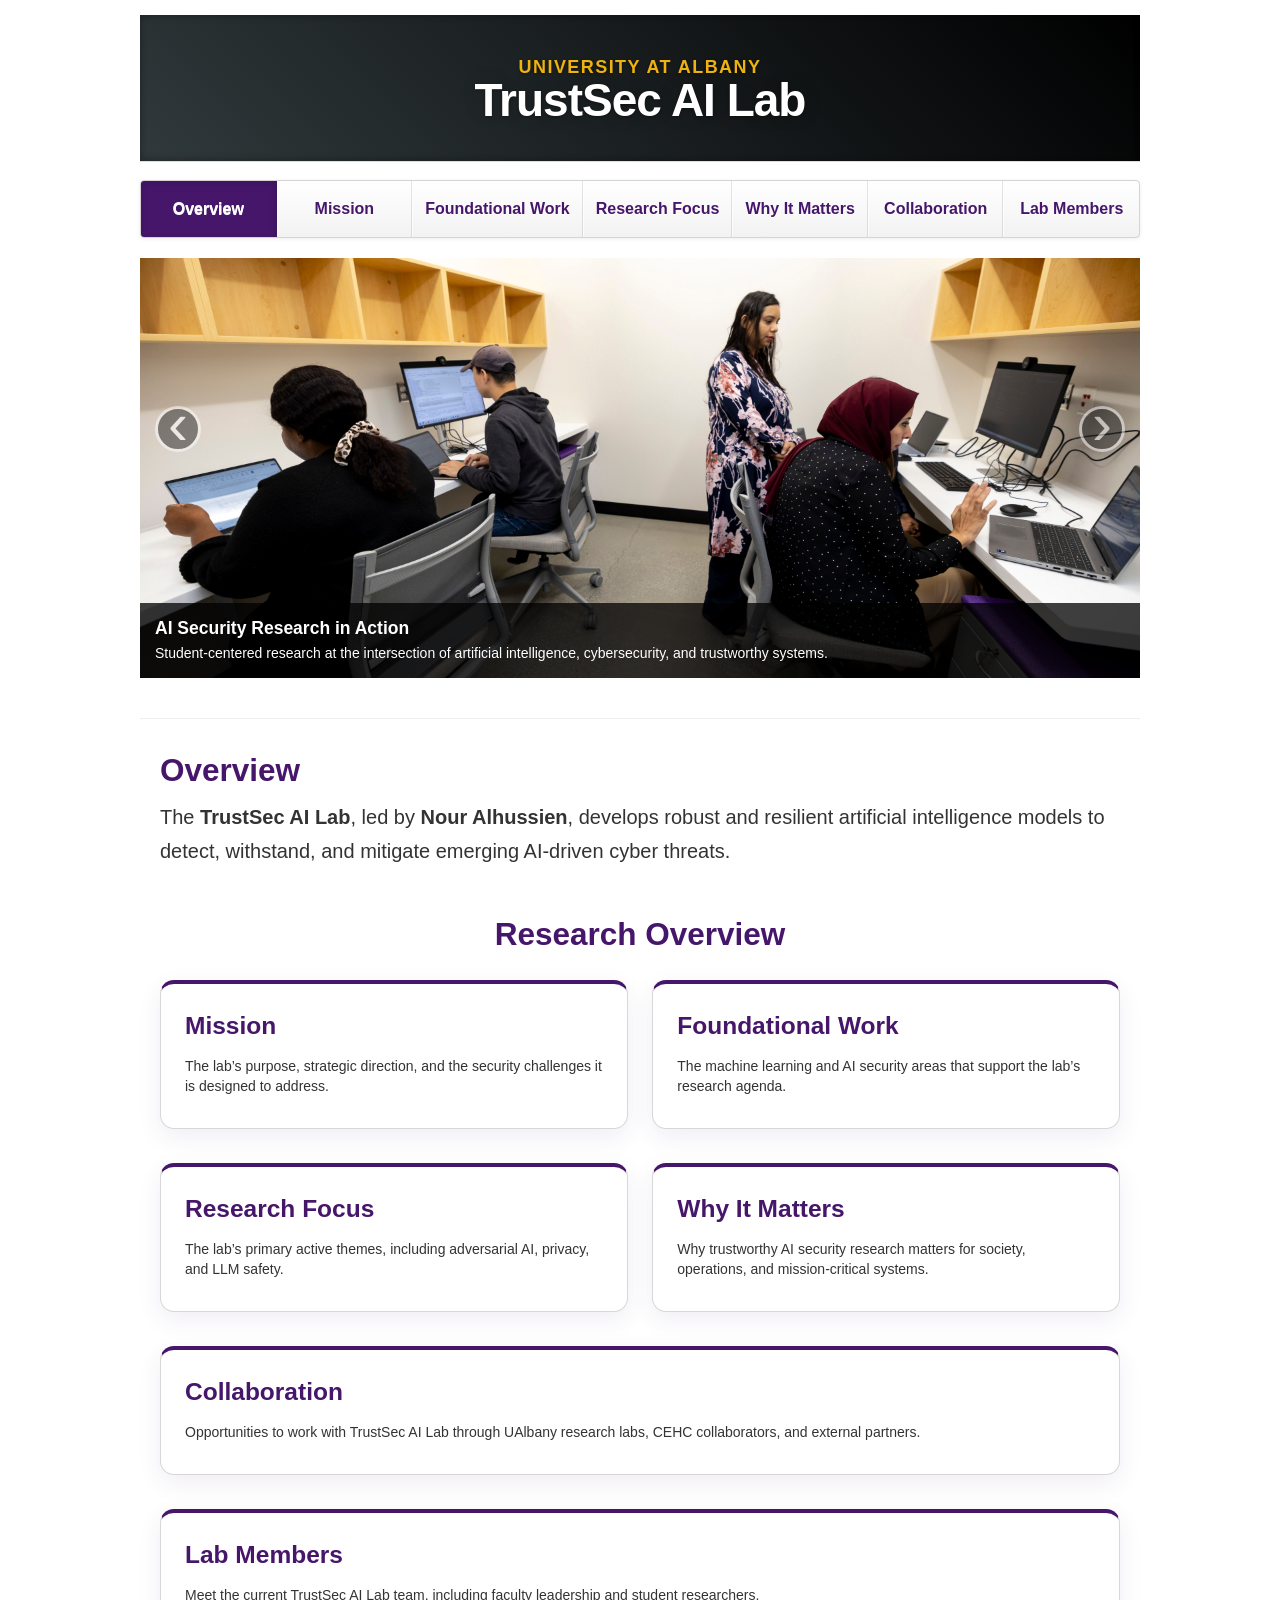
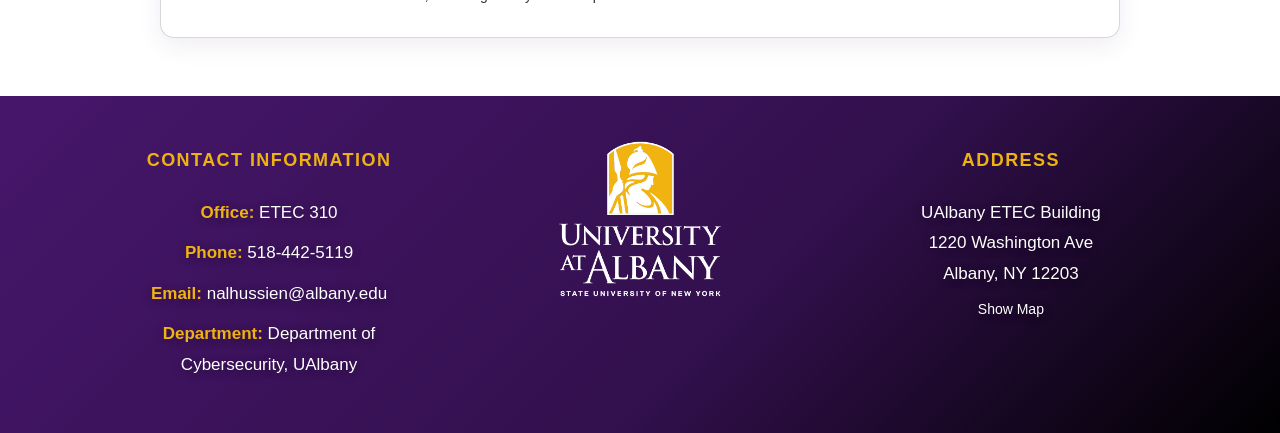
==== index.html @ fa2006a7 "Initial TrustSec AI Lab site" ====
<!DOCTYPE html>
<html lang="en">
   <head>
      <meta charset="utf-8">
      <title>TrustSec AI Lab - Overview</title>
      <meta name="viewport" content="width=device-width, initial-scale=1.0">
      <meta name="description" content="TrustSec AI Lab overview page featuring mission, research direction, and AI security lab highlights.">
      <meta name="author" content="TrustSec AI Lab">
      <link rel="icon" type="image/png" href="images/favicon-mw.png">
      <link href="css/bootstrap.min.css" rel="stylesheet">
      <link href="css/bootstrap-responsive.min.css" rel="stylesheet">
      <link href="css/theme.css" rel="stylesheet">
   </head>
   <body>
      <div class="container">
         <header class="jumbotron subhead trustsec-hero" id="overview">
            <p class="lead">University at Albany</p>
            <h1>TrustSec AI Lab</h1>
         </header>
         <div class="masthead">
            <div class="navbar">
               <div class="navbar-inner">
                  <div class="container">
                     <ul class="nav">
                        <li class="active"><a href="index.html">Overview</a></li>
                        <li><a href="mission.html">Mission</a></li>
                        <li><a href="foundational-work.html">Foundational Work</a></li>
                        <li><a href="research-focus.html">Research Focus</a></li>
                        <li><a href="why-it-matters.html">Why It Matters</a></li>
                        <li><a href="collaboration.html">Collaboration</a></li>
                        <li><a href="people.html">Lab Members</a></li>
                     </ul>
                  </div>
               </div>
            </div>
         </div>
         <div class="row-fluid">
            <div class="span12">
               <div id="main-carousel" class="carousel slide">
                  <div class="carousel-inner">
                     <div class="item active">
                        <img src="images/trustsec-lab-room.jpg" class="carousel-image" alt="TrustSec AI Lab workspace">
                        <div class="carousel-caption">
                           <h4>AI Security Research in Action</h4>
                           <p>Student-centered research at the intersection of artificial intelligence, cybersecurity, and trustworthy systems.</p>
                        </div>
                     </div>
                     <div class="item">
                        <img src="images/trustsec-lab-collaboration.jpg" class="carousel-image" alt="TrustSec AI Lab collaboration">
                        <div class="carousel-caption">
                           <h4>Built Around Collaboration</h4>
                           <p>TrustSec AI Lab welcomes work with UAlbany labs, CEHC collaborators, and interdisciplinary partners.</p>
                        </div>
                     </div>
                     <div class="item">
                        <img src="images/trustsec-nour.jpg" class="carousel-image portrait-slide" alt="Nour Alhussien portrait">
                        <div class="carousel-caption">
                           <h4>Led by Nour Alhussien</h4>
                           <p>Guiding research in adversarial robustness, privacy-preserving intelligence, and secure AI deployment.</p>
                        </div>
                     </div>
                  </div>
                  <a class="left carousel-control" href="#main-carousel" data-slide="prev">‹</a>
                  <a class="right carousel-control" href="#main-carousel" data-slide="next">›</a>
               </div>
            </div>
         </div>
         <hr>
         <div class="container-fluid">
            <div class="row-fluid marketing">
               <div class="span12">
                  <h2>Overview</h2>
                  <p class="lead-copy">
                     The <strong>TrustSec AI Lab</strong>, led by <strong>Nour Alhussien</strong>, develops robust and resilient artificial intelligence models to detect, withstand, and mitigate emerging AI-driven cyber threats.
                  </p>
               </div>
            </div>
            <div class="row-fluid section-band">
               <div class="span12">
                  <h2 class="centered">Research Overview</h2>
               </div>
            </div>
            <div class="row-fluid trustsec-grid">
               <div class="span6 trustsec-link-card">
                  <h3><a href="mission.html">Mission</a></h3>
                  <p>The lab’s purpose, strategic direction, and the security challenges it is designed to address.</p>
               </div>
               <div class="span6 trustsec-link-card">
                  <h3><a href="foundational-work.html">Foundational Work</a></h3>
                  <p>The machine learning and AI security areas that support the lab’s research agenda.</p>
               </div>
            </div>
            <div class="row-fluid trustsec-grid">
               <div class="span6 trustsec-link-card">
                  <h3><a href="research-focus.html">Research Focus</a></h3>
                  <p>The lab’s primary active themes, including adversarial AI, privacy, and LLM safety.</p>
               </div>
               <div class="span6 trustsec-link-card">
                  <h3><a href="why-it-matters.html">Why It Matters</a></h3>
                  <p>Why trustworthy AI security research matters for society, operations, and mission-critical systems.</p>
               </div>
            </div>
            <div class="row-fluid trustsec-grid">
               <div class="span12 trustsec-link-card">
                  <h3><a href="collaboration.html">Collaboration</a></h3>
                  <p>Opportunities to work with TrustSec AI Lab through UAlbany research labs, CEHC collaborators, and external partners.</p>
               </div>
            </div>
            <div class="row-fluid trustsec-grid">
               <div class="span12 trustsec-link-card">
                  <h3><a href="people.html">Lab Members</a></h3>
                  <p>Meet the current TrustSec AI Lab team, including faculty leadership and student researchers.</p>
               </div>
            </div>
         </div>
      </div>
      <footer id="footer">
         <div class="container-fluid">
            <div class="row-fluid">
               <div class="span5">
                  <h3>Contact Information</h3>
                  <p><b>Office: </b>ETEC 310</p>
                  <p><b>Phone: </b><a href="tel:5184425119">518-442-5119</a></p>
                  <p><b>Email: </b><a href="mailto:nalhussien@albany.edu">nalhussien@albany.edu</a></p>
                  <p><b>Department: </b>Department of Cybersecurity, UAlbany</p>
               </div>
               <div class="span2 centered footer-logo-wrap">
                  <img src="images/ualbany-footer-logo-goldwhite.png" class="footer-ualbany-logo" alt="University at Albany logo">
               </div>
               <div class="span5">
                  <h3>Address</h3>
                  <p>UAlbany ETEC Building<br>
                     1220 Washington Ave<br>
                     Albany, NY 12203
                  </p>
                  <a href="https://maps.google.com/?q=ETEC%20310%2C%20UAlbany%20ETEC%20Building%2C%201220%20Washington%20Ave%2C%20Albany%2C%20NY%2012203" target="_blank" rel="noopener noreferrer">Show Map</a>
               </div>
            </div>
         </div>
      </footer>
      <script src="js/jquery-1.9.1.min.js"></script>
      <script src="js/bootstrap.min.js"></script>
      <script>$('#main-carousel').carousel();</script>
   </body>
</html>
---- css/theme.css ----
body {
	padding-top: 15px;
	padding-bottom: 0px;
}


/* Custom container */

.container {
	margin: 0 auto;
	max-width: 1000px;
}

.container>hr {
	margin: 20px 0
}


/* Customize the navbar links to be fill the entire space of the .navbar */

.navbar .navbar-inner {
	padding: 0
}

.navbar .nav {
	margin: 0;
	display: flex;
	flex-wrap: nowrap;
	width: 100%;
}

.navbar .nav li {
	display: block;
	flex: 1 1 0;
	float: none;
}

.navbar .nav li a {
	font-size: 16px;
	font-weight: bold;
	line-height: 1.25;
	padding: 18px 12px;
	text-align: center;
	white-space: nowrap;
	border-left: 1px solid rgba(255, 255, 255, .75);
	border-right: 1px solid rgba(0, 0, 0, .1);
}

.navbar .nav li:first-child a {
	border-left: 0;
	border-radius: 3px 0 0 3px;
}

.navbar .nav li:last-child a {
	border-right: 0;
	border-radius: 0 3px 3px 0;
}

body>.navbar {
	font-size: 13px
}


/* Change the docs' brand */

body>.navbar .brand {
	padding-right: 0;
	padding-left: 0;
	margin-left: 20px;
	float: right;
	font-weight: bold;
	color: #000;
	text-shadow: 0 1px 0 rgba(255, 255, 255, .1), 0 0 30px rgba(255, 255, 255, .125);
	-webkit-transition: all .2s linear;
	-moz-transition: all .2s linear;
	transition: all .2s linear;
}

body>.navbar .brand:hover {
	text-decoration: none;
	text-shadow: 0 1px 0 rgba(255, 255, 255, .1), 0 0 30px rgba(255, 255, 255, .4);
}


/* Sidenav for Docs
         -------------------------------------------------- */

@media screen and (max-width: 768px) {
	.bs-docs-sidenav {
		display: none !important;
	}
}

.bs-docs-sidenav {
	width: 228px;
	margin: 30px 0 0;
	padding: 0;
	background-color: #fff;
	-webkit-border-radius: 6px;
	-moz-border-radius: 6px;
	border-radius: 6px;
	-webkit-box-shadow: 0 1px 4px rgba(0, 0, 0, .065);
	-moz-box-shadow: 0 1px 4px rgba(0, 0, 0, .065);
	box-shadow: 0 1px 4px rgba(0, 0, 0, .065);
}

.bs-docs-sidenav>li>a {
	display: block;
	width: 200px;
	margin: 0 0 -1px;
	padding: 8px 14px;
	border: 1px solid #e5e5e5;
}

.bs-docs-sidenav>li>a.subhead {
	display: block;
	width: 168px;
	margin: 0 0 -1px;
	padding: 8px 30px;
	border: 1px solid #e5e5e5;
	font-size: 12px;
}

.bs-docs-sidenav>li:first-child>a {
	-webkit-border-radius: 6px 6px 0 0;
	-moz-border-radius: 6px 6px 0 0;
	border-radius: 6px 6px 0 0;
}

.bs-docs-sidenav>li:last-child>a {
	-webkit-border-radius: 0 0 6px 6px;
	-moz-border-radius: 0 0 6px 6px;
	border-radius: 0 0 6px 6px;
}

.bs-docs-sidenav>.active>a {
	position: relative;
	z-index: 2;
	padding: 9px 15px;
	border: 0;
	text-shadow: 0 1px 0 rgba(0, 0, 0, .15);
	-webkit-box-shadow: inset 1px 0 0 rgba(0, 0, 0, .1), inset -1px 0 0 rgba(0, 0, 0, .1);
	-moz-box-shadow: inset 1px 0 0 rgba(0, 0, 0, .1), inset -1px 0 0 rgba(0, 0, 0, .1);
	box-shadow: inset 1px 0 0 rgba(0, 0, 0, .1), inset -1px 0 0 rgba(0, 0, 0, .1);
}

.bs-docs-sidenav>li>a:hover {
	background-color: #f5f5f5
}

.bs-docs-sidenav a:hover .icon-chevron-right {
	opacity: .5
}

.bs-docs-sidenav.affix {
	top: 10px
}

.bs-docs-sidenav.affix-bottom {
	position: absolute;
	top: auto;
	bottom: 270px;
}


/* Responsive
         -------------------------------------------------- */

.affix {
	top: 0px
}

#media {
	margin-top: 70px
}

#media .header {
	margin-left: 0;
	margin-bottom: 56px;
	margin-top: 30px;
}

#media .post_row {
	margin-left: 0;
	margin-bottom: 40px;
}

#media .lastpost_row {
	margin-bottom: 0
}

#media .post_row .post {
	background: #fff;
	/*margin-left: 0;;
    margin-right: 20px;*/
	border-radius: 4px;
	box-shadow: 1px 1px 2px 0px #E0E0E0;
	width: 487px;
	height: 616px;
}

#media .post_row .last {
	margin-right: 0
}

#media .post_row .post .img {
	position: relative;
	text-align: center;
}

#media .post_row .post .img .date {
	background: #E8554E;
	position: absolute;
	padding: 2px 5px;
	top: 0;
	left: 11px;
}

#media .post_row .post .img .date p {
	color: #fff;
	font-size: 14px;
	font-weight: bold;
	font-style: italic;
	margin: 0;
}

#media .post_row .post .img img {
	height: 275px;
	width: 410px;
}

#media .post_row .post .text {
	margin: 18px auto 0;
	width: 83%;
}

#media .post_row .post .text h5 {
	margin: 0 0 8px 0;
	font-size: 20px;
	line-height: 23px;
}

#media .post_row .post .text h5 a {
	color: #333
}

#media .post_row .post .text span.date {
	color: #9F9F9F;
	display: block;
	margin-bottom: 12px;
	font-style: italic;
	font-size: 13px;
}

#media .post_row .post .text p {
	margin: 0;
	line-height: 21px;
	font-size: 14px;
}

.trustsec-hero {
	background: linear-gradient(135deg, #46166b 0%, #33104e 58%, #000000 100%);
	color: #f6fbff;
	margin-bottom: 18px;
	padding: 36px 38px 28px;
	text-align: center;
}

.trustsec-hero h1 {
	font-size: 46px;
	line-height: 1.1;
	letter-spacing: -1px;
	margin: 0;
}

.trustsec-hero .lead {
	color: #eeb211;
	font-size: 18px;
	font-weight: bold;
	letter-spacing: .08em;
	text-transform: uppercase;
}

.trustsec-hero .hero-copy {
	color: #ffffff;
	font-size: 22px;
	line-height: 1.5;
	margin: 0;
	max-width: 760px;
}

.trustsec-subpage {
	padding-bottom: 18px;
}

.lead-copy {
	font-size: 20px;
	line-height: 1.7;
}

.trustsec-callout,
.trustsec-card,
.trustsec-link-card,
.trustsec-page-card {
	background: #ffffff;
	border: 1px solid #d7d7d7;
	border-radius: 14px;
	box-shadow: 0 8px 24px rgba(70, 22, 107, .08);
}

.trustsec-callout {
	padding: 24px;
}

.trustsec-snapshot-wide {
	padding: 28px 32px;
}

.trustsec-snapshot-wide ul {
	margin: 0;
}

.trustsec-snapshot-list {
	list-style: disc;
	padding-left: 28px;
}

.trustsec-snapshot-wide li {
	font-size: 21px;
	font-weight: 600;
	line-height: 1.55;
	margin-bottom: 14px;
}

.trustsec-card {
	min-height: 150px;
	padding: 22px;
}

.trustsec-link-card {
	margin-bottom: 18px;
	padding: 22px 24px;
}

.trustsec-link-card h3,
.trustsec-callout h3 {
	margin-top: 0;
}

.trustsec-card,
.trustsec-link-card {
	border-top: 4px solid #46166b;
}

.trustsec-link-card {
	transition: transform .18s ease, box-shadow .18s ease;
}

.trustsec-link-card:hover {
	box-shadow: 0 14px 30px rgba(70, 22, 107, .14);
	transform: translateY(-4px);
}

.trustsec-grid {
	margin-top: 16px;
}

.section-band {
	margin-top: 26px;
}

.section-band h2 {
	color: #46166b;
}

.trustsec-page-card {
	padding: 24px 26px 14px;
}

.trustsec-practice-list {
	margin: 0;
	padding-left: 28px;
}

.trustsec-practice-list li {
	font-size: 17px;
	line-height: 1.55;
	margin-bottom: 10px;
}

.trustsec-collab-list {
	margin-bottom: 0;
}

.trustsec-collab-sublist {
	margin: 0 0 10px 0;
	padding-left: 52px;
}

.trustsec-collab-sublist li {
	font-size: 17px;
	line-height: 1.55;
	margin-bottom: 10px;
}

.span8.offset1 > section > p {
	font-size: 17px;
	line-height: 1.55;
}

.trustsec-dropdown {
	background: #ffffff;
	border: 1px solid #d7d7d7;
	border-radius: 14px;
	box-shadow: 0 8px 24px rgba(70, 22, 107, .08);
	padding: 0;
}

.trustsec-dropdown summary {
	color: #46166b;
	cursor: pointer;
	font-family: "Helvetica Neue", Helvetica, Arial, sans-serif;
	font-size: 30px;
	font-weight: 700;
	list-style: none;
	padding: 22px 24px;
}

.trustsec-dropdown summary::-webkit-details-marker {
	display: none;
}

.trustsec-dropdown summary:after {
	content: "+";
	float: right;
	font-size: 28px;
	line-height: 1;
}

.trustsec-dropdown[open] summary:after {
	content: "−";
}

.trustsec-dropdown-body {
	padding: 0 24px 22px;
}

.trustsec-dropdown-body p {
	font-size: 17px;
	line-height: 1.55;
	margin: 0;
}

.trustsec-pi-card {
	background: #f4f4f4;
	border: 0;
	border-radius: 0;
	box-shadow: none;
	padding: 44px 50px;
	overflow: hidden;
}

.trustsec-pi-name {
	color: #46166b;
	font-family: "Helvetica Neue", Helvetica, Arial, sans-serif;
	font-size: 66px;
	font-weight: 700;
	line-height: .96;
	letter-spacing: -2px;
	margin: 0 0 22px;
	max-width: 100%;
	word-break: normal;
}

.trustsec-pi-role {
	color: #4a4a4a;
	font-family: "Helvetica Neue", Helvetica, Arial, sans-serif;
	font-size: 22px;
	font-weight: 500;
	line-height: 1.2;
	margin-bottom: 10px;
}

.trustsec-pi-meta {
	color: #4a4a4a;
	font-family: "Helvetica Neue", Helvetica, Arial, sans-serif;
	font-size: 17px;
	font-weight: 400;
	line-height: 1.45;
	margin-bottom: 6px;
	max-width: 100%;
}

.trustsec-pi-card .row-fluid .span7,
.trustsec-pi-card .row-fluid .span5 {
	min-height: 1px;
}

.trustsec-pi-card .row-fluid .span7 {
	padding-right: 24px;
}

.trustsec-pi-card .row-fluid .span5 {
	display: flex;
	align-items: center;
	justify-content: flex-start;
	padding-left: 0;
}

.trustsec-pi-photo-frame {
	width: 360px;
	height: 390px;
	max-width: 100%;
	overflow: hidden;
}

.trustsec-pi-photo {
	display: block;
	width: 100%;
	height: 100%;
	object-fit: cover;
	object-position: center 14%;
}

.trustsec-pi-link {
	font-family: "Helvetica Neue", Helvetica, Arial, sans-serif;
	font-size: 17px;
	font-weight: 400;
	line-height: 1.4;
	margin-top: 16px;
}

.trustsec-pi-link a {
	border-bottom: 4px solid #eeb211;
	color: #4a4a4a;
	display: inline-block;
	padding-bottom: 1px;
	text-decoration: none;
}

.trustsec-pi-link a:hover {
	color: #46166b;
	text-decoration: none;
}

.trustsec-member-card {
	background: #f4f4f4;
	border: 0;
	border-radius: 0;
	box-shadow: none;
	padding: 36px 42px;
	overflow: hidden;
}

.trustsec-member-card .row-fluid .span7,
.trustsec-member-card .row-fluid .span5 {
	min-height: 1px;
}

.trustsec-member-card .row-fluid .span7 {
	padding-right: 20px;
}

.trustsec-member-card .row-fluid .span5 {
	display: flex;
	align-items: center;
	justify-content: flex-start;
}

.trustsec-member-name {
	color: #46166b;
	font-family: "Helvetica Neue", Helvetica, Arial, sans-serif;
	font-size: 44px;
	font-weight: 700;
	line-height: 1;
	letter-spacing: -1px;
	margin: 0 0 18px;
}

.trustsec-member-role {
	color: #4a4a4a;
	font-family: "Helvetica Neue", Helvetica, Arial, sans-serif;
	font-size: 22px;
	font-weight: 500;
	line-height: 1.2;
	margin-bottom: 8px;
}

.trustsec-member-meta {
	color: #4a4a4a;
	font-family: "Helvetica Neue", Helvetica, Arial, sans-serif;
	font-size: 18px;
	font-weight: 400;
	line-height: 1.4;
	margin-bottom: 0;
}

.trustsec-member-link {
	font-family: "Helvetica Neue", Helvetica, Arial, sans-serif;
	font-size: 17px;
	font-weight: 400;
	line-height: 1.4;
	margin-top: 12px;
}

.trustsec-member-link p {
	margin: 0 0 10px;
}

.trustsec-member-link a {
	border-bottom: 4px solid #eeb211;
	color: #4a4a4a;
	display: inline-block;
	padding-bottom: 1px;
	text-decoration: none;
}

.trustsec-member-link a:hover {
	color: #46166b;
	text-decoration: none;
}

.trustsec-member-photo-frame {
	width: 280px;
	height: 280px;
	max-width: 100%;
	overflow: hidden;
}

.trustsec-member-photo {
	display: block;
	width: 100%;
	height: 100%;
	object-fit: cover;
	object-position: center top;
}

.trustsec-inline-image {
	border-radius: 14px;
	margin: 0 0 14px 20px;
	max-width: 260px;
}

.trustsec-wide-image {
	border-radius: 18px;
	box-shadow: 0 10px 28px rgba(70, 22, 107, .12);
	width: 100%;
}

.carousel-image {
	height: 420px;
	object-fit: cover;
	width: 100%;
}

.portrait-slide {
	object-position: center 25%;
}

.footer-portrait {
	border: 4px solid rgba(255, 255, 255, .5);
	border-radius: 100%;
	height: 120px;
	object-fit: cover;
	width: 120px;
}

.footer-simple {
	margin: 0;
	padding: 10px 0 4px;
	text-align: center;
}

#footer {
	background: linear-gradient(135deg, #46166b 0%, #33104e 58%, #000000 100%);
	border-top: 0;
	border-radius: 0;
	color: #f6fbff;
	margin-top: 40px;
	padding: 34px 0 30px;
	text-align: center;
}

#footer h3,
#footer p,
#footer a {
	color: #f6fbff;
	font-family: inherit;
	opacity: 1;
	text-shadow: 0 2px 10px rgba(0, 0, 0, .35);
}

#footer h3 {
	font-family: "Helvetica Neue", Helvetica, Arial, sans-serif !important;
	display: inline-block;
	font-size: 18px;
	font-style: normal !important;
	font-weight: 700 !important;
	letter-spacing: .08em;
	margin-bottom: 18px;
	text-transform: uppercase;
	color: #eeb211 !important;
	text-shadow: none;
}

#footer p {
	font-size: 17px;
	font-weight: 500;
	line-height: 1.8;
	margin-left: auto;
	margin-right: auto;
	max-width: 280px;
}

#footer a {
	text-decoration: none;
}

#footer .row-fluid > div {
	margin-bottom: 12px;
}

#footer b {
	color: #eeb211;
}

#footer a:hover {
	color: #eeb211 !important;
}

#footer .span2 p {
	color: #ffffff;
	font-size: 22px;
	font-weight: bold;
	letter-spacing: -.02em;
	line-height: 1.3;
	max-width: none;
	text-shadow: 0 4px 14px rgba(0, 0, 0, .45);
}

#footer .span2 h3 {
	font-family: "Helvetica Neue", Helvetica, Arial, sans-serif !important;
	font-size: 22px;
	margin-bottom: 10px;
}

.footer-logo-wrap {
	padding-top: 10px;
}

.footer-ualbany-logo {
	display: block;
	margin: 0 auto;
	max-width: 170px;
	width: 100%;
	height: auto;
}

#footer .span5 p,
#footer .span5 a {
	color: #ffffff;
}

#footer .span5 b {
	color: #eeb211;
	font-weight: 700;
}

.bs-docs-sidenav>li.active>a {
	background: #46166b;
	color: #fff;
}

.bs-docs-sidenav>li.active>a:hover {
	background: #46166b;
}

.navbar .nav li a {
	color: #46166b;
}

.navbar .nav li.active a,
.navbar .nav li a:hover {
	background: #46166b;
	color: #ffffff;
}

.feature-heading,
.page-header h3,
.trustsec-link-card h3 a,
.trustsec-callout h3,
.trustsec-card h4,
h2,
h3,
h4 {
	color: #46166b;
}

.trustsec-link-card h3 a {
	transition: color .2s ease, opacity .2s ease;
}

.trustsec-link-card h3 a:hover {
	color: #eeb211;
	opacity: .9;
	text-decoration: none;
}

a {
	color: #46166b;
}

a:hover {
	color: #eeb211;
	text-decoration: none;
}

.trustsec-callout {
	border-top: 4px solid #eeb211;
}

.centered {
	text-align: center;
}

@media (max-width: 767px) {
	.navbar .nav {
		flex-wrap: wrap;
	}

	.navbar .nav li {
		flex: 1 1 50%;
	}

	.navbar .nav li a {
		font-size: 15px;
		padding: 14px 10px;
		white-space: normal;
	}

	.trustsec-hero {
		padding: 26px 22px 18px;
	}

	.trustsec-hero h1 {
		font-size: 34px;
	}

	.trustsec-hero .hero-copy {
		font-size: 18px;
	}

	.carousel-image {
		height: 280px;
	}

	.trustsec-inline-image {
		display: block;
		float: none;
		margin: 0 0 18px;
		max-width: 100%;
	}

	.trustsec-pi-card {
		padding: 24px;
	}

	.trustsec-pi-name {
		font-size: 50px;
		line-height: .98;
		margin-bottom: 18px;
	}

	.trustsec-pi-role {
		font-size: 22px;
	}

	.trustsec-pi-meta {
		font-size: 18px;
	}

	.trustsec-pi-photo {
		width: 100%;
		height: 100%;
	}

	.trustsec-pi-photo-frame {
		width: 100%;
		height: 360px;
		margin-top: 18px;
	}

	.trustsec-pi-card .row-fluid .span7 {
		padding-right: 0;
	}

	.trustsec-member-card {
		padding: 24px;
	}

	.trustsec-member-card .row-fluid .span7 {
		padding-right: 0;
	}

	.trustsec-member-name {
		font-size: 34px;
		margin-bottom: 14px;
	}

	.trustsec-member-role {
		font-size: 20px;
	}

	.trustsec-member-meta {
		font-size: 17px;
	}

	.trustsec-member-photo-frame {
		width: 220px;
		height: 220px;
		margin-top: 18px;
	}
}

#media .post_row .post .author_box {
	margin: 12px auto 20px;
	border-top: 1px solid #EDEDED;
	overflow: hidden;
	text-align: left;
	width: 85%;
	padding-top: 12px;
}

#media .post_row .post .author_box h6 {
	margin: 0 0 3px 0;
	font-size: 13px;
	line-height: 15px;
	font-style: italic;
	font-weight: normal;
	color: #B2B2B2;
}

#media .post_row .post .author_box p {
	color: #B2B2B2;
	font-style: italic;
	font-size: 13px;
	line-height: 14px;
	margin: 0;
}

#media .post_row .post .author_box img {
	float: right
}

#media .post_row .post a.plus_wrapper {
	width: 99%;
	text-align: center;
	background: #fff;
	display: none;
	border-radius: 0px 0px 4px 4px;
	padding: 6px 0px 2px;
	margin: 0 auto 1px;
}

#media .post_row .post a.plus_wrapper span {
	color: #1189D9;
	font-size: 30px;
	font-weight: bold;
}

#media .post_row .post:hover a.plus_wrapper {
	display: block
}

#media .post_row .post:hover {
	box-shadow: 0px 1px 5px 1px rgb(216, 216, 216)
}

#media .post_row .post:hover .text h5 a {
	color: #1189D9
}

.map .box_wrapp {
	position: absolute;
	margin: 15px auto;
	box-shadow: 0 0 7px 0 rgba(26, 26, 26, 0.4);
	padding: 30px 0 30px;
	background: white;
	border-radius: 4px;
	margin-top: 25px;
}

.map .box_wrapp .box_cont {
	margin: 30px auto;
	width: 76%;
}

.section-header {
	text-align: center;
	margin-bottom: 35px;
}

.section-header h1,
.title-text {
	font-weight: bold;
	font-size: 30px;
	margin: 12.5px 0;
	font-weight: 100;
	margin-bottom: 25px;
	line-height: 55px;
}

.feature-item:hover {
	box-shadow: 0px 1px 5px 1px rgb(216, 216, 216)
}

.feature-item img {
	margin-left: 15px;
	margin-right: 15px;
	max-width: 90%;
	height: 200px;
}

.feature-item h5 {
	margin-left: 15px;
	margin-right: 15px;
	margin-top: 20px;
	margin-bottom: 20px;
}

.feature-item p {
	margin-left: 15px;
	margin-right: 15px;
}

.feature-heading {
	margin-top: 20px;
	margin-bottom: 20px;
	margin-left: 15px;
	margin-right: 15px;
}

.feature-heading a:hover {
	text-decoration: none;
}

.feature-button {
	font-size: 16px;
	background-image: none;
	box-shadow: none;
	margin-bottom: 10px;
}

.centered {
	text-align: center;
}

.subhead {
	text-align: left;
	border-bottom: 1px solid #ddd;
}

.jumbotron {
	position: relative;
	padding: 45px 0px 35px 0px;
	color: #fff;
	text-align: center;
	text-shadow: 0 1px 3px rgba(0, 0, 0, .4), 0 0 30px rgba(0, 0, 0, .075);
	background: #30393C;
	background: -moz-linear-gradient(45deg, #30393C 0%, #000000 100%);
	background: -webkit-gradient(linear, left bottom, right top, color-stop(0%, #30393C), color-stop(100%, #30393C));
	background: -webkit-linear-gradient(45deg, #30393C 0%, #000000 100%);
	background: -o-linear-gradient(45deg, #30393C 0%, #000000 100%);
	background: -ms-linear-gradient(45deg, #30393C 0%, #000000 100%);
	background: linear-gradient(45deg, #30393C 0%, #000000 100%) repeat;
	-webkit-box-shadow: inset 0 3px 7px rgba(0, 0, 0, .2), inset 0 -3px 7px rgba(0, 0, 0, .2);
	-moz-box-shadow: inset 0 3px 7px rgba(0, 0, 0, .2), inset 0 -3px 7px rgba(0, 0, 0, .2);
	box-shadow: inset 0 3px 7px rgba(0, 0, 0, .2), inset 0 -3px 7px rgba(0, 0, 0, .2);
}

.jumbotron:after {
	content: '';
	display: block;
	position: absolute;
	top: 0;
	right: 0;
	bottom: 0;
	left: 0;
	opacity: .4;
}

.lead {
	margin-bottom: 0px;
	font-size: 21px;
	font-weight: 200;
	line-height: 15px;
}

img.float-left {
	float: left;
	margin-top: 9px;
	margin-left: 0px;
	margin-right: 30px;
	margin-bottom: 12px;
}

img.float-right {
	float: right;
	margin-top: 9px;
	margin-right: 0px;
	margin-bottom: 12px;
	margin-left: 30px;
}

img.publications-thumb {
	width: 142px;
	height: 188px;
}

.caption {
	margin: 10px;
}

.responsive-video {
	position: relative;
	padding-bottom: 56.25%;
	padding-top: 60px;
	overflow: hidden;
}

.responsive-video iframe,
.responsive-video object,
.responsive-video embed {
	position: absolute;
	top: 0;
	left: 0;
	width: 93.5%;
	height: 93.5%;
}

.video-caption {
	margin: 10px;
}

.accordion {
	margin-bottom: 20px;
	margin-right: 40px;
}

.thumbnail>img.sponsor {
	width: 212px;
	height: 150px;
}

img.carousel-image {
	width: 100%;
}

li.publication {
	margin-bottom: 20px;
}

.page-header h3 a:hover {
	text-decoration: none;
}

iframe.map-frame {
	border: none;
	overflow: hidden;
	margin-top: 10px;
	margin-bottom: 10px;
	margin-left: 0px;
	margin-right: 0px;
	height: 550px;
	width: 100%;
}

ul.sponsors {
	margin-top: 40px;
	margin-bottom: 40px;
}
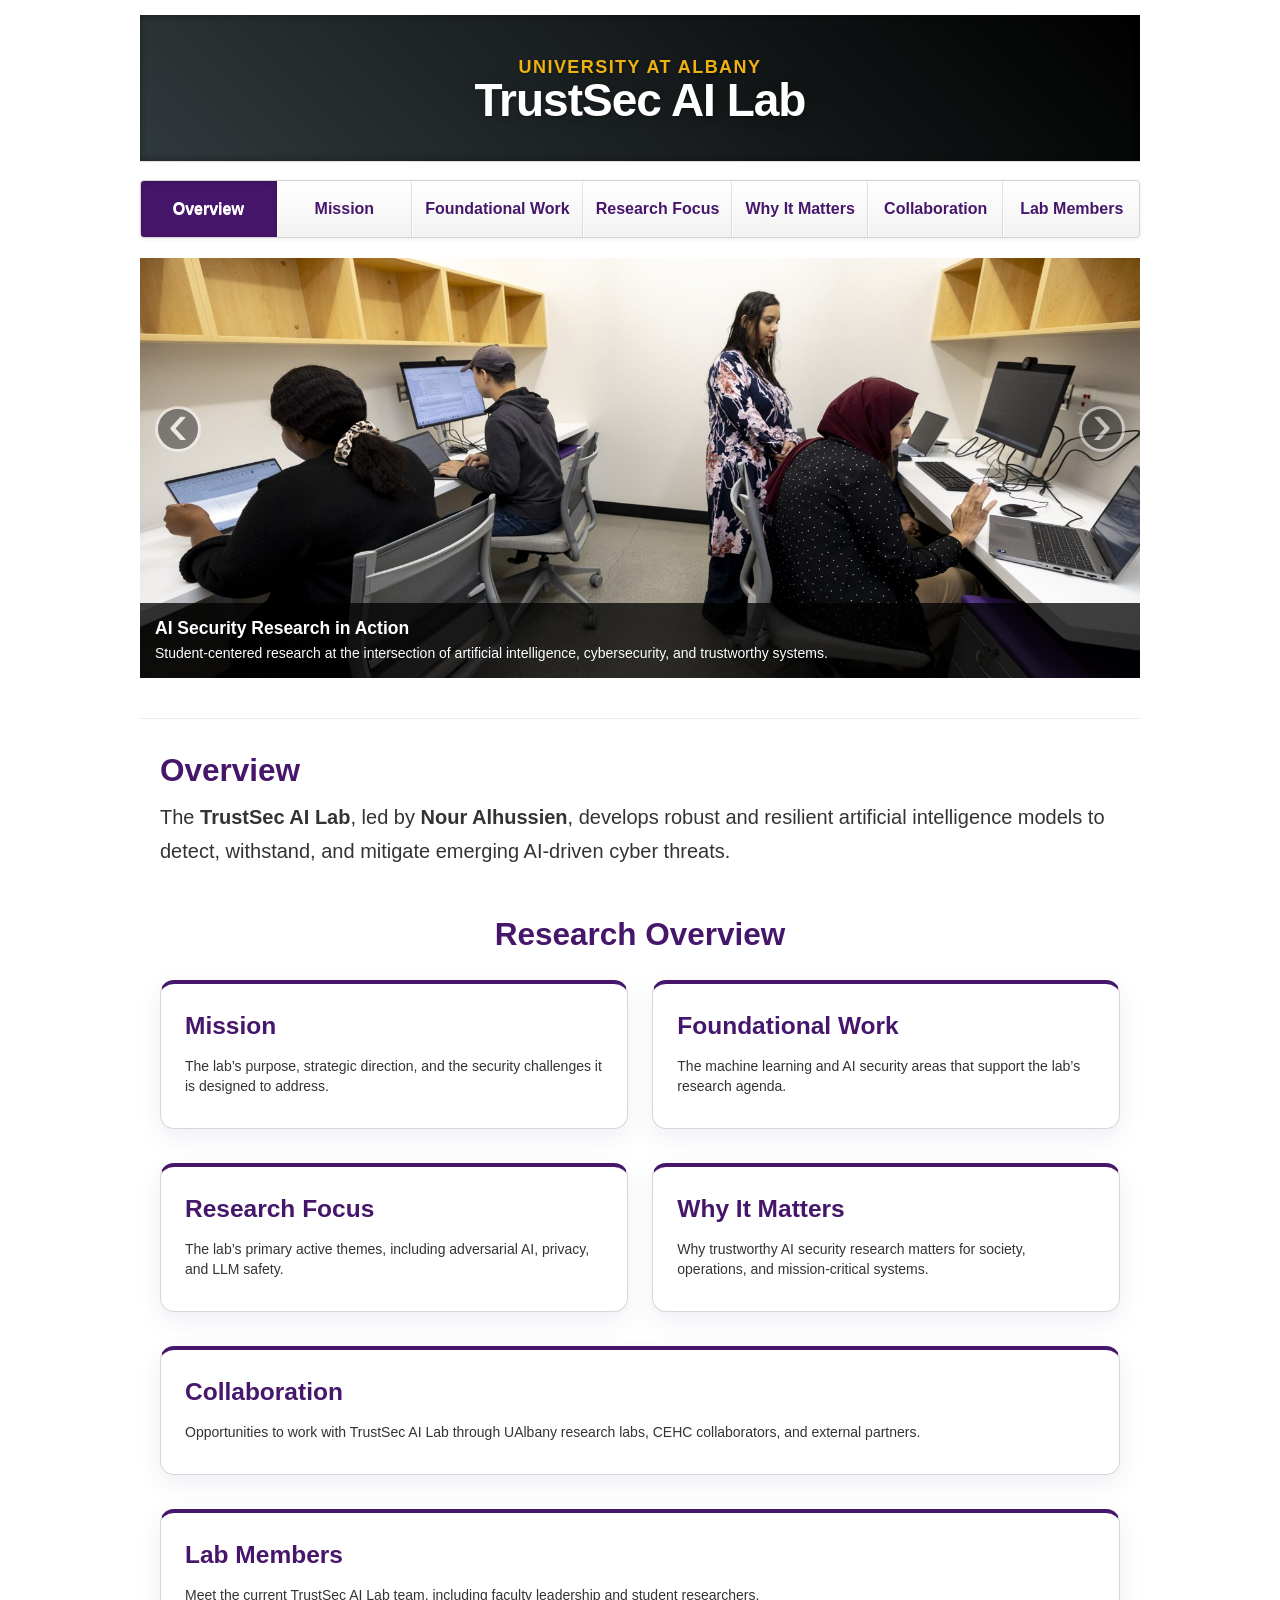
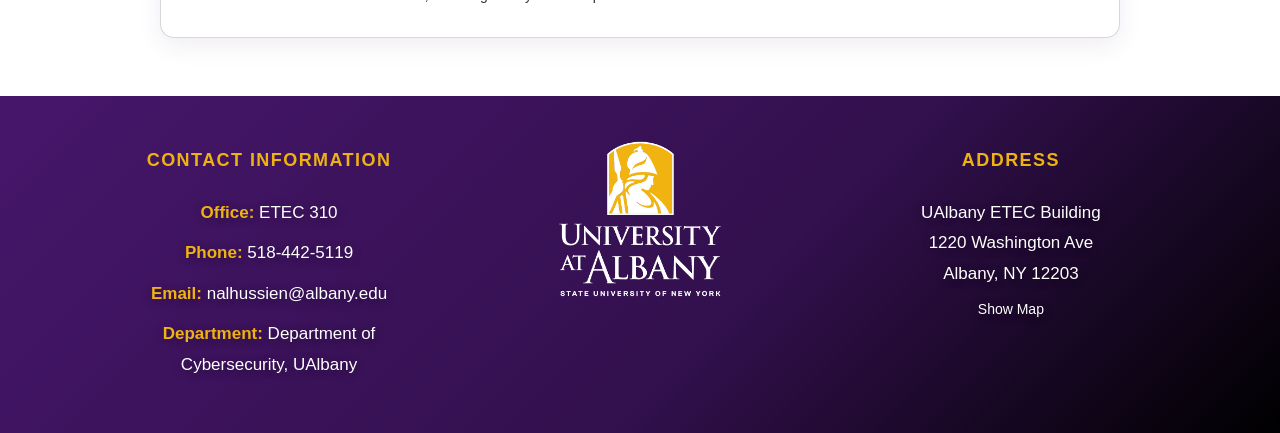
==== commit 26405039: "Replace favicon with lab mark" ====
--- a/index.html
+++ b/index.html
@@ -6,7 +6,7 @@
       <meta name="viewport" content="width=device-width, initial-scale=1.0">
       <meta name="description" content="TrustSec AI Lab overview page featuring mission, research direction, and AI security lab highlights.">
       <meta name="author" content="TrustSec AI Lab">
-      <link rel="icon" type="image/png" href="images/favicon-mw.png">
+      <link rel="icon" type="image/png" href="images/favicon.png">
       <link href="css/bootstrap.min.css" rel="stylesheet">
       <link href="css/bootstrap-responsive.min.css" rel="stylesheet">
       <link href="css/theme.css" rel="stylesheet">
